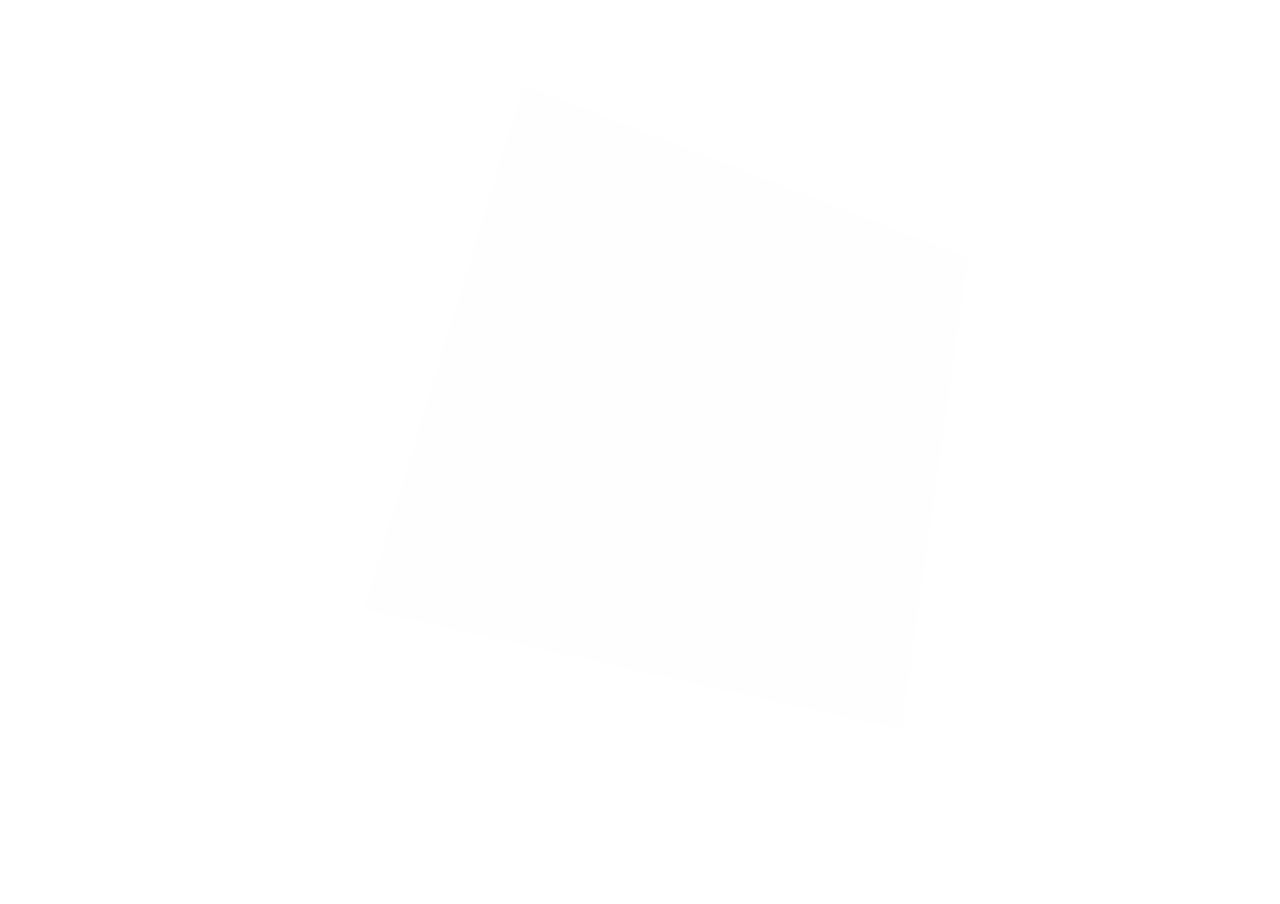
==== index.html @ d0419c73 "paul" ====
<!doctype html>
<html lang="en">
<head>
  <title>Mike Kavouras</title>
  <script src="js/p5.min.js" defer></script>
  <script src="js/p5.dom.min.js" defer></script>
  <script src="js/p5.sound.min.js" defer></script>
  <script src="js/app.js" defer></script>

  <link href="css/style.css" rel="stylesheet" />
</head>
<body>

</body>
</html>
---- css/style.css ----
html, body {
  width: 100%;
  height: 100vh;
  margin: 0;
  padding: 0;
}
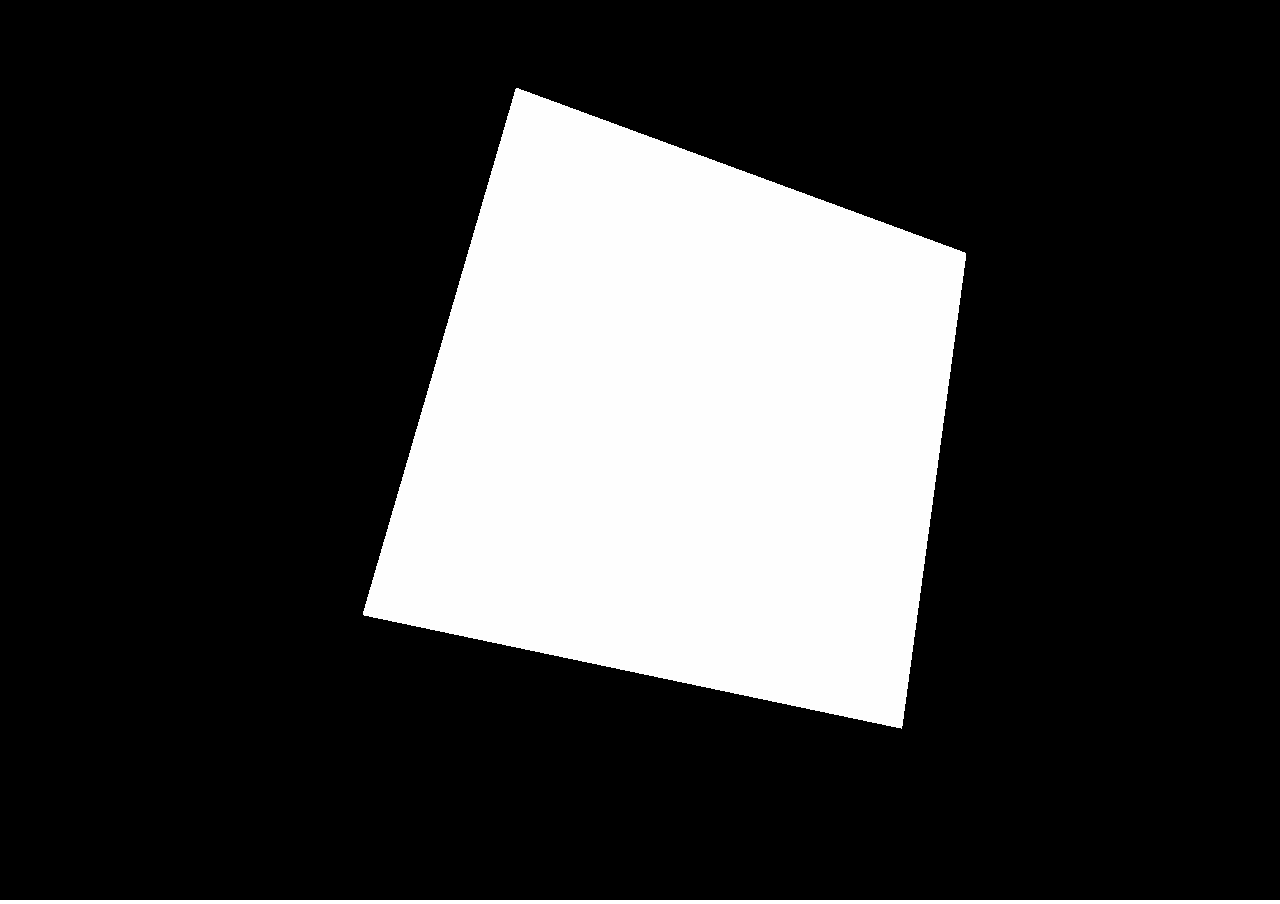
==== commit 50d76c59: "black" ====
--- a/index.html
+++ b/index.html
@@ -1,6 +1,7 @@
 <!doctype html>
 <html lang="en">
 <head>
+  <meta name="viewport" content="width=device-width" />
   <title>Mike Kavouras</title>
   <script src="js/p5.min.js" defer></script>
   <script src="js/p5.dom.min.js" defer></script>
@@ -10,6 +11,5 @@
   <link href="css/style.css" rel="stylesheet" />
 </head>
 <body>
-
 </body>
 </html>
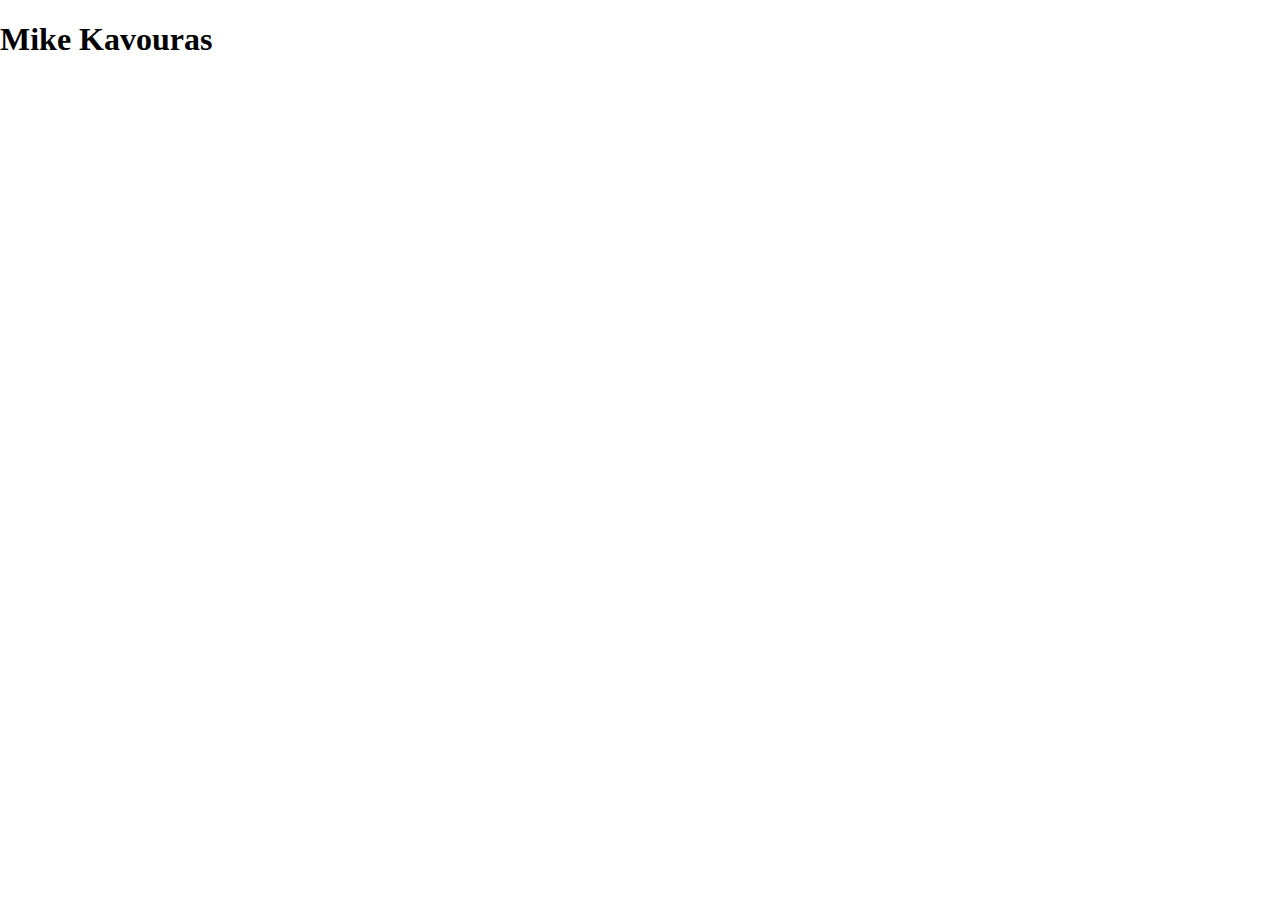
==== commit 035a6f5d: "Remove everything" ====
--- a/index.html
+++ b/index.html
@@ -3,13 +3,10 @@
 <head>
   <meta name="viewport" content="width=device-width" />
   <title>Mike Kavouras</title>
-  <script src="js/p5.min.js" defer></script>
-  <script src="js/p5.dom.min.js" defer></script>
-  <script src="js/p5.sound.min.js" defer></script>
-  <script src="js/app.js" defer></script>
 
   <link href="css/style.css" rel="stylesheet" />
 </head>
 <body>
+  <h1>Mike Kavouras</h1>
 </body>
 </html>
--- a/css/style.css
+++ b/css/style.css
@@ -1,6 +1,4 @@
 html, body {
-  width: 100%;
-  height: 100vh;
   margin: 0;
   padding: 0;
 }
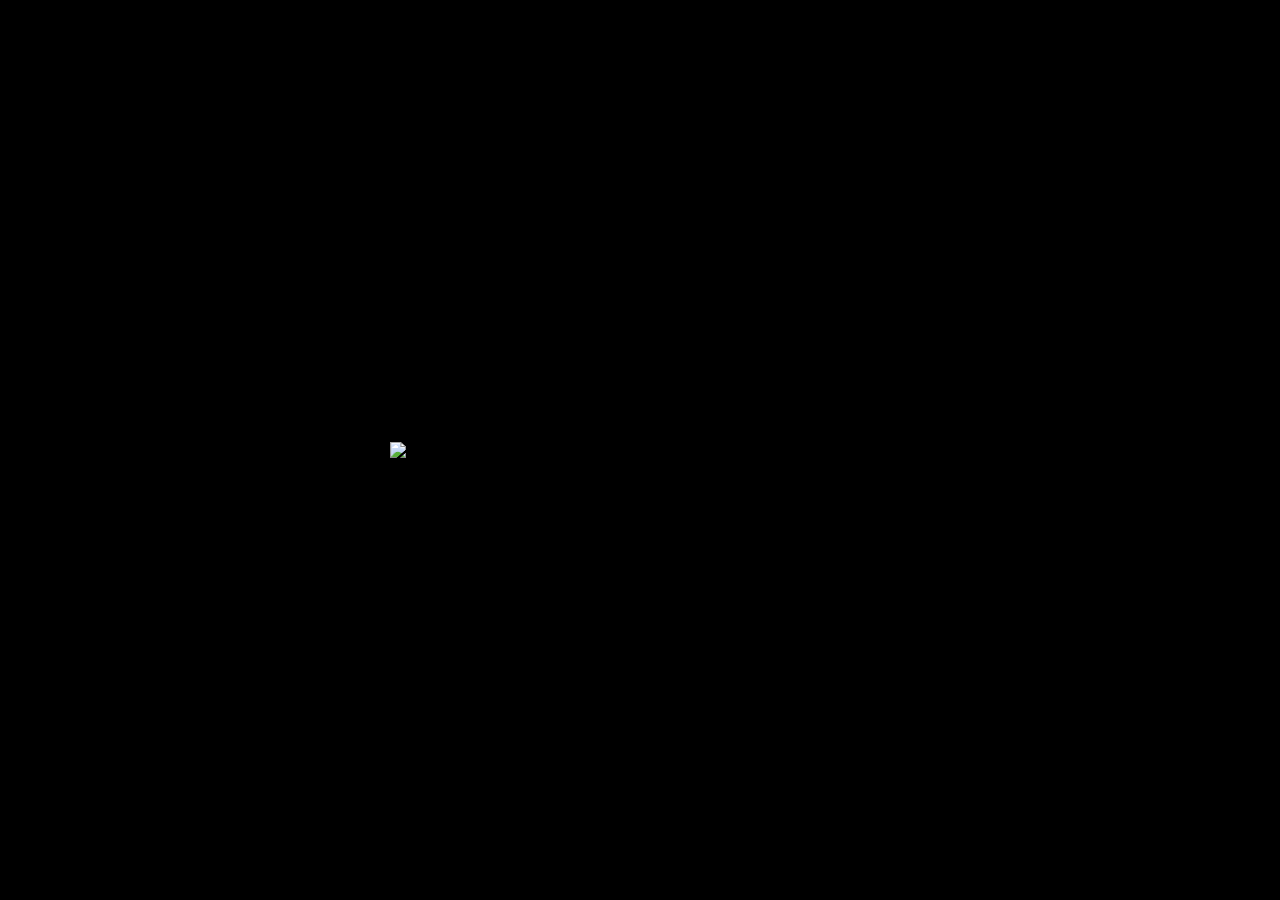
==== commit 4e0954ea: "ok" ====
--- a/index.html
+++ b/index.html
@@ -7,6 +7,8 @@
   <link href="css/style.css" rel="stylesheet" />
 </head>
 <body>
-  <h1>Mike Kavouras</h1>
+  <div class="center">
+    <img src="images/block.png" width="500"/>
+  </div>
 </body>
 </html>
--- a/css/style.css
+++ b/css/style.css
@@ -1,4 +1,47 @@
 html, body {
   margin: 0;
+  height: 100%;
   padding: 0;
+  background-color: black;
 }
+
+.center {
+  display: flex;
+  align-items: center;
+  justify-content: center;
+  height: 100%;
+}
+
+img {
+  animation: glow 5s infinite ease-in-out;
+}
+
+@keyframes glow {
+  0% {
+    box-shadow: 0 0 0 10px blueviolet;
+  }
+
+  20% {
+    box-shadow: 0px 50px 0 20px blueviolet,
+                0 0 0 30px yellow;
+  }
+
+  40% {
+    box-shadow: 0px 100px 0 20px blueviolet,
+                200px 0 0 30px yellow,
+                -30px -115px 0 10px green;
+  }
+
+  70% {
+    box-shadow: -40px 30px 0 20px blueviolet,
+                160px 140px 0 30px yellow,
+                -200px -115px 0 10px green,
+                180px -46px 0 40px red;
+  }
+
+  100% {
+    box-shadow: 0 0 0 10px blueviolet;
+  }
+}
+
+
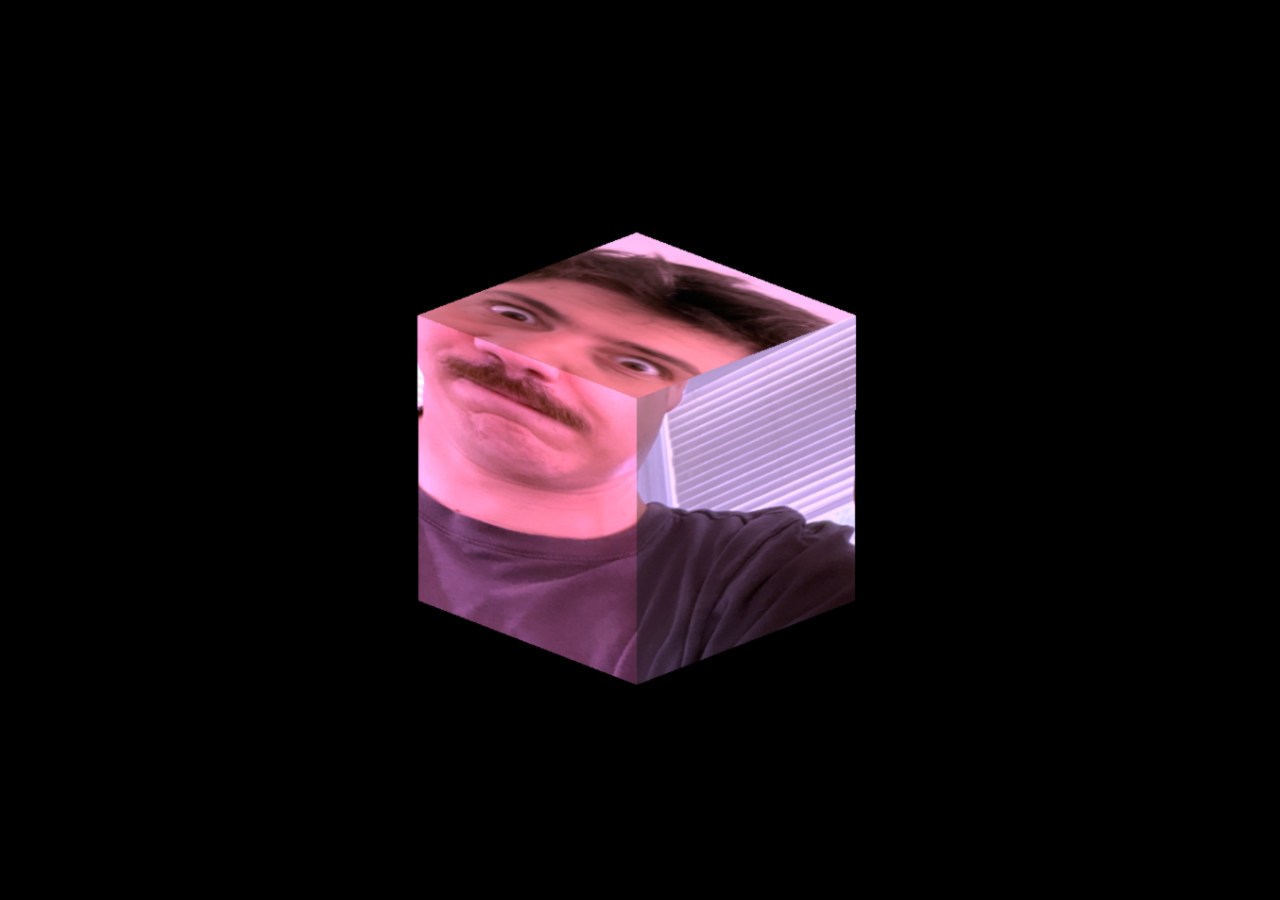
==== commit 206b9900: "Smaller for smaller" ====
--- a/index.html
+++ b/index.html
@@ -8,7 +8,7 @@
 </head>
 <body>
   <div class="center">
-    <img src="images/block.png" width="500"/>
+    <img src="images/block.png" />
   </div>
 </body>
 </html>
--- a/css/style.css
+++ b/css/style.css
@@ -14,6 +14,7 @@
 
 img {
   animation: glow 5s infinite ease-in-out;
+  width: 500px;
 }
 
 @keyframes glow {
@@ -45,3 +46,6 @@
 }
 
 
+@media screen and (max-width: 400px) {
+  img { width: 300px; }
+}
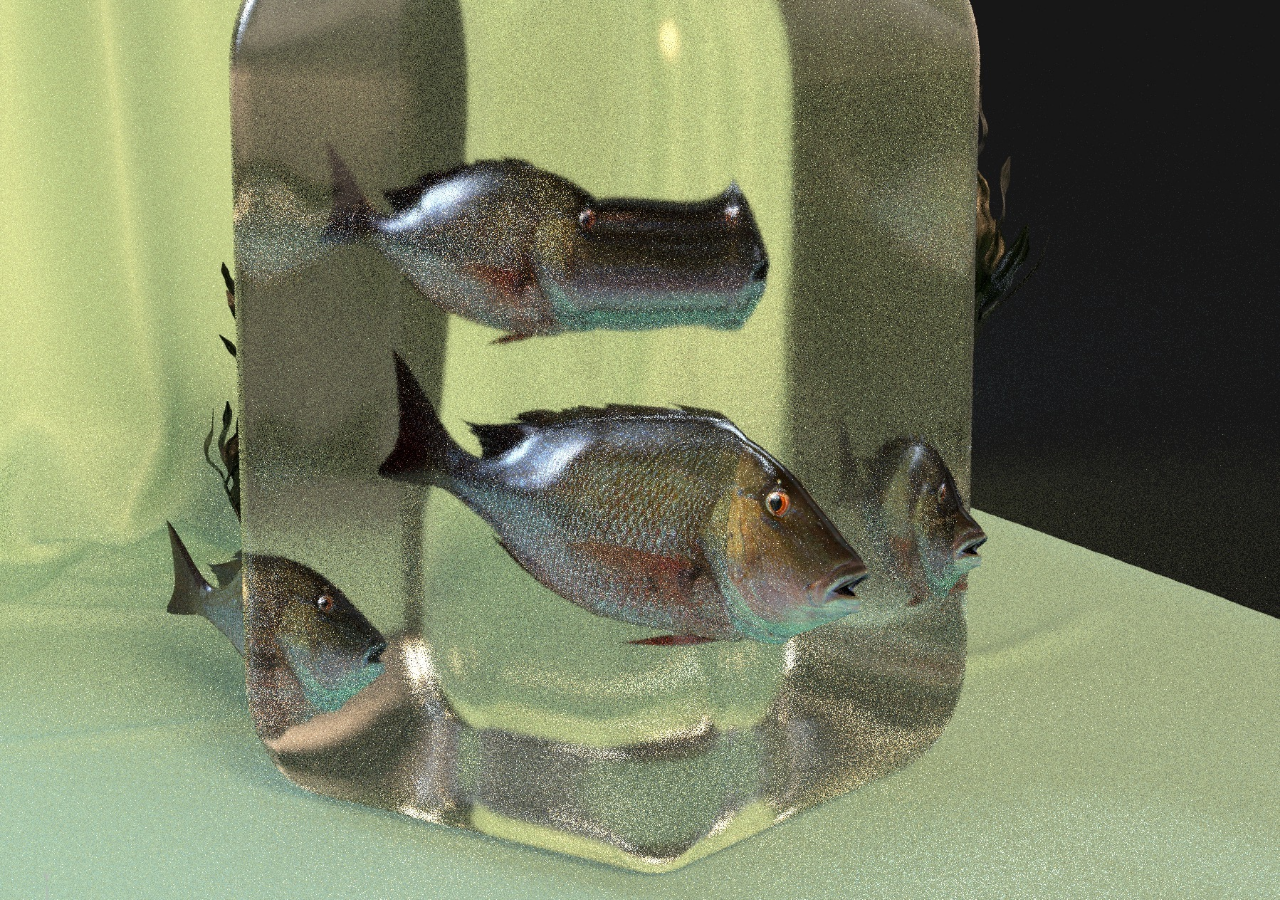
==== commit 97322335: "Fish" ====
--- a/index.html
+++ b/index.html
@@ -7,8 +7,5 @@
   <link href="css/style.css" rel="stylesheet" />
 </head>
 <body>
-  <div class="center">
-    <img src="images/block.png" />
-  </div>
 </body>
 </html>
--- a/css/style.css
+++ b/css/style.css
@@ -5,47 +5,8 @@
   background-color: black;
 }
 
-.center {
-  display: flex;
-  align-items: center;
-  justify-content: center;
-  height: 100%;
+body {
+  background-image: url('../images/fish.jpeg');
+  background-size: cover;
 }
 
-img {
-  animation: glow 5s infinite ease-in-out;
-  width: 500px;
-}
-
-@keyframes glow {
-  0% {
-    box-shadow: 0 0 0 10px blueviolet;
-  }
-
-  20% {
-    box-shadow: 0px 50px 0 20px blueviolet,
-                0 0 0 30px yellow;
-  }
-
-  40% {
-    box-shadow: 0px 100px 0 20px blueviolet,
-                200px 0 0 30px yellow,
-                -30px -115px 0 10px green;
-  }
-
-  70% {
-    box-shadow: -40px 30px 0 20px blueviolet,
-                160px 140px 0 30px yellow,
-                -200px -115px 0 10px green,
-                180px -46px 0 40px red;
-  }
-
-  100% {
-    box-shadow: 0 0 0 10px blueviolet;
-  }
-}
-
-
-@media screen and (max-width: 400px) {
-  img { width: 300px; }
-}
